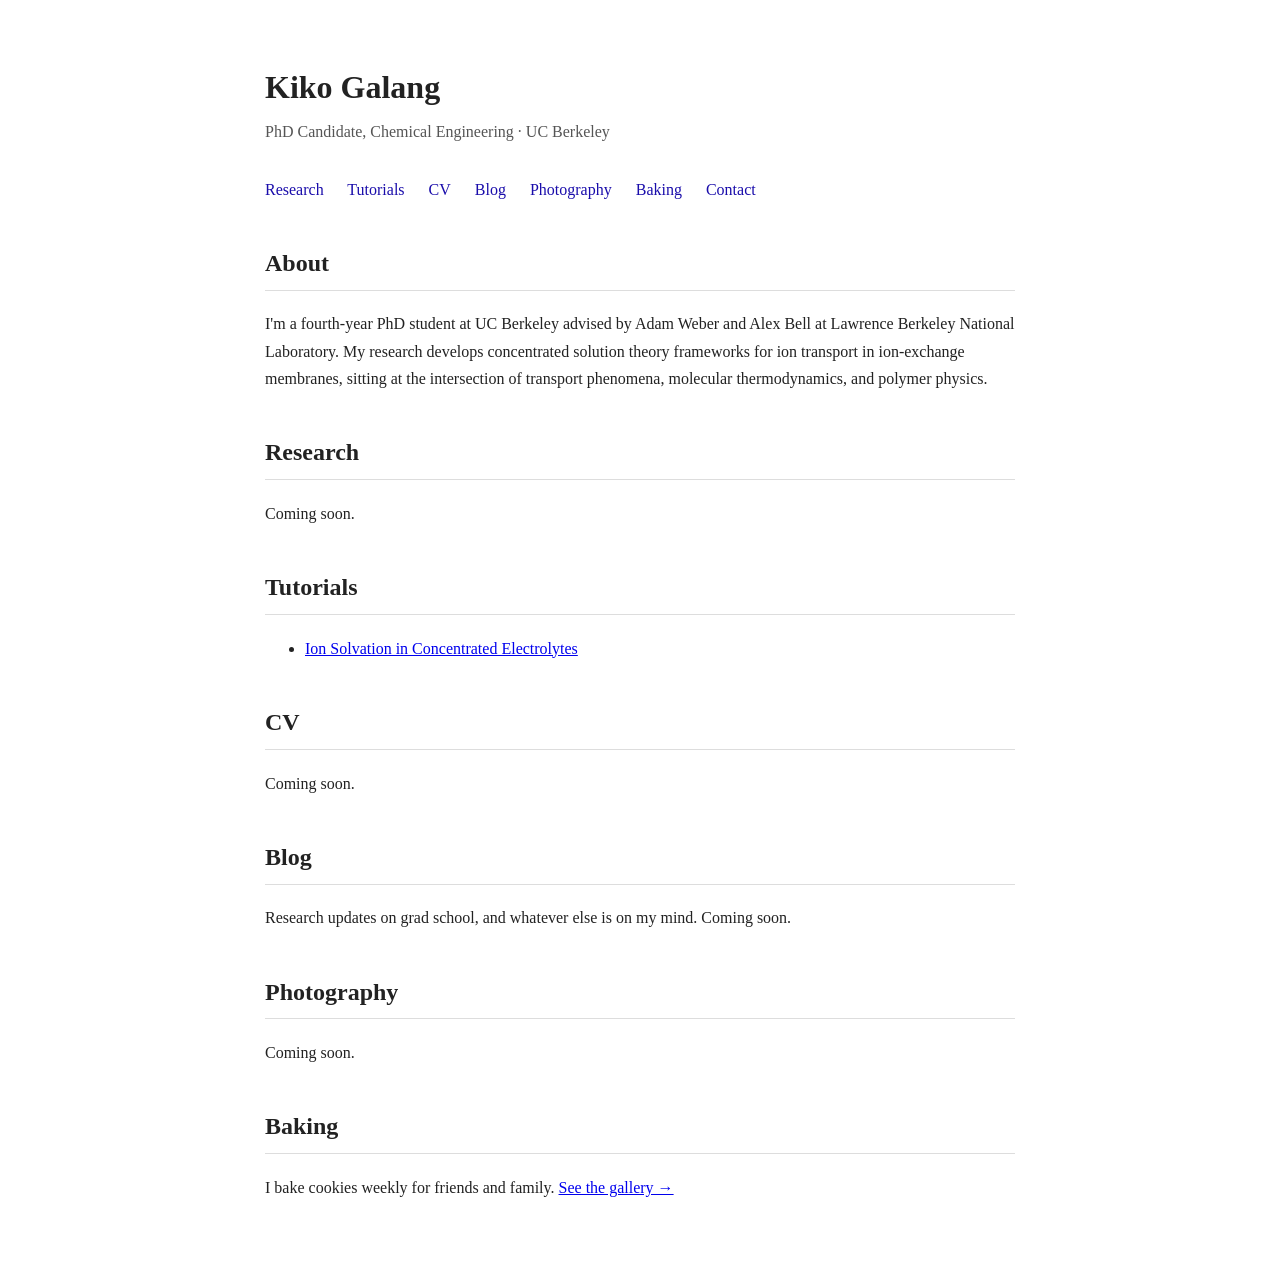
==== index.html @ ad928d94 "html link for baking" ====
<!DOCTYPE html>
<html lang="en">
<head>
  <meta charset="UTF-8">
  <meta name="viewport" content="width=device-width, initial-scale=1.0">
  <title>Kiko Galang</title>
  <style>
    body {
      font-family: Georgia, serif;
      max-width: 750px;
      margin: 60px auto;
      padding: 0 20px;
      color: #222;
      line-height: 1.7;
    }
    h1 { font-size: 2em; margin-bottom: 0; }
    .subtitle { color: #555; margin-top: 4px; }
    nav { margin: 30px 0; }
    nav a { margin-right: 20px; color: #1a0dab; text-decoration: none; }
    nav a:hover { text-decoration: underline; }
    section { margin-top: 40px; }
    h2 { border-bottom: 1px solid #ddd; padding-bottom: 6px; }
  </style>
</head>
<body>

  <h1>Kiko Galang</h1>
  <p class="subtitle">PhD Candidate, Chemical Engineering · UC Berkeley</p>

  <nav>
    <a href="#research">Research</a>
    <a href="#tutorials">Tutorials</a>
    <a href="#cv">CV</a>
    <a href="#blog">Blog</a>
    <a href="#photography">Photography</a>
    <a href="#baking">Baking</a>
    <a href="mailto:you@berkeley.edu">Contact</a>
  </nav>

  <section id="about">
    <h2>About</h2>
    <p>
      I'm a fourth-year PhD student at UC Berkeley advised by Adam Weber and Alex Bell at Lawrence Berkeley National Laboratory. My research develops concentrated solution theory frameworks for ion transport in ion-exchange membranes, sitting at the intersection of transport phenomena, molecular thermodynamics, and polymer physics.
    </p>
  </section>

  <section id="research">
    <h2>Research</h2>
    <p>Coming soon.</p>
  </section>

<section id="tutorials">
  <h2>Tutorials</h2>
  <ul>
    <li><a href="tutorials/solvation.html">Ion Solvation in Concentrated Electrolytes</a></li>
  </ul>
</section>

  <section id="cv">
    <h2>CV</h2>
    <p>Coming soon.</p>
  </section>

  <section id="blog">
    <h2>Blog</h2>
    <p>Research updates on grad school, and whatever else is on my mind. Coming soon.</p>
  </section>

  <section id="photography">
    <h2>Photography</h2>
    <p>Coming soon.</p>
  </section>

  <section id="baking">
  <h2>Baking</h2>
  <p>I bake cookies weekly for friends and family. <a href="baking.html">See the gallery →</a></p>
</section>

</body>
</html>
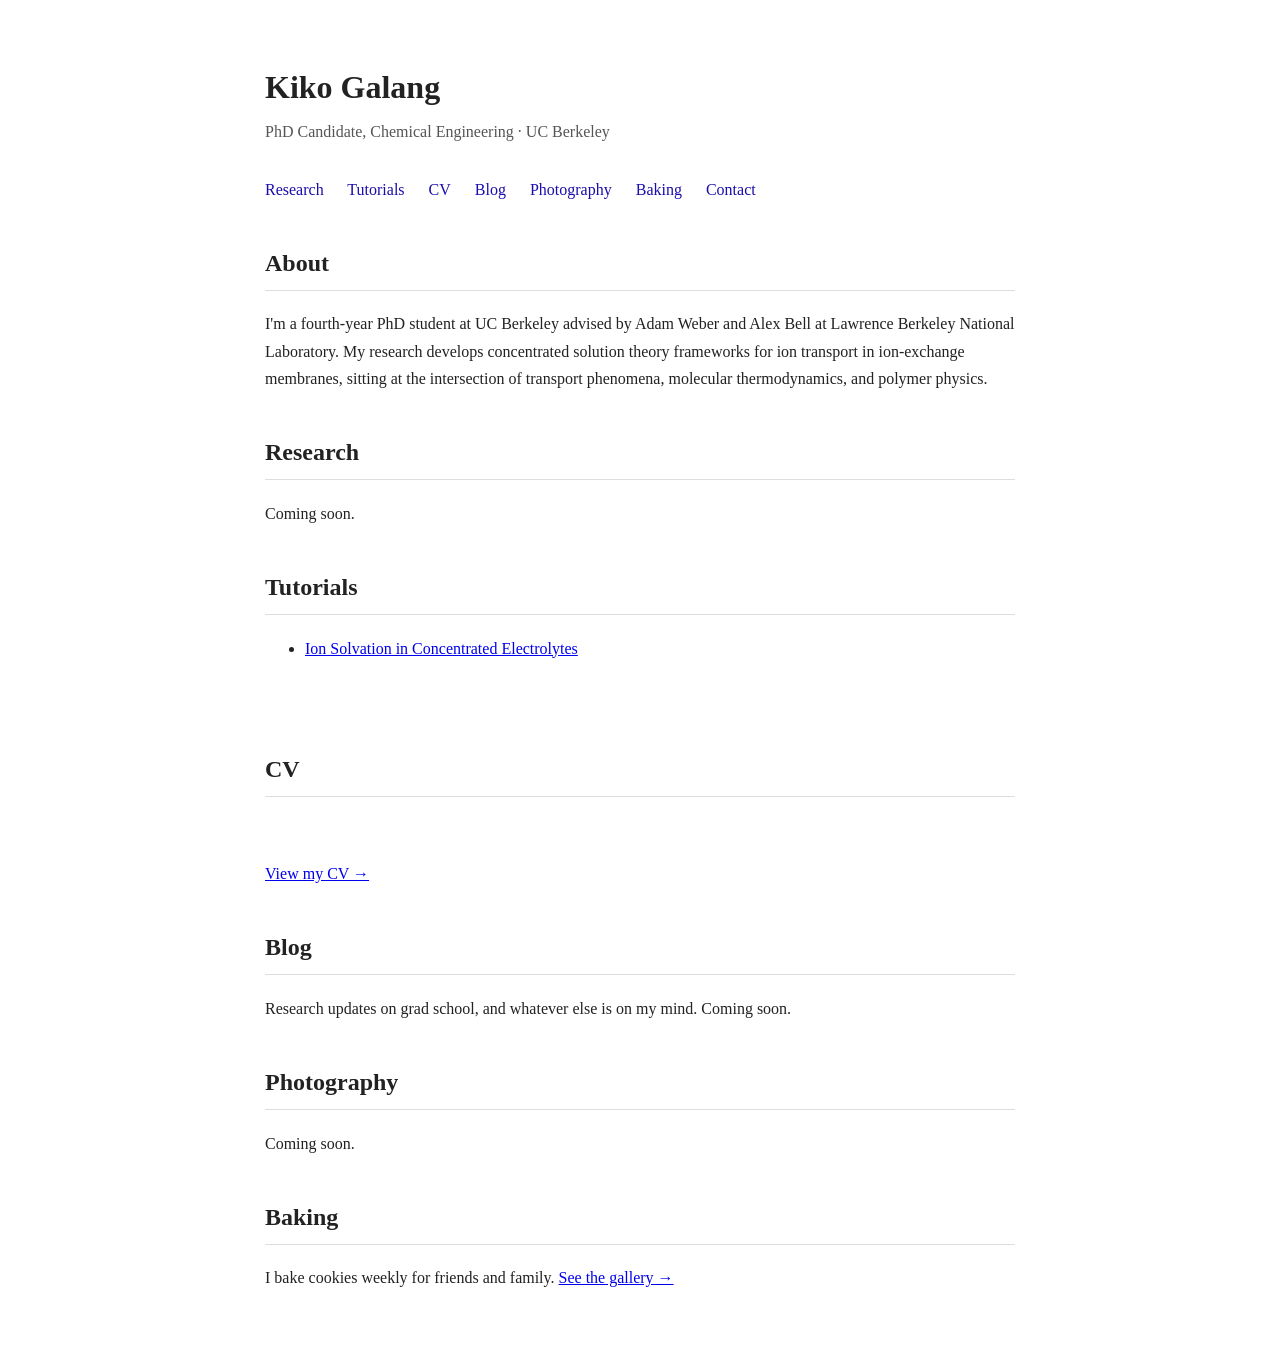
==== commit 59124935: "added cv" ====
--- a/index.html
+++ b/index.html
@@ -57,8 +57,8 @@
 </section>
 
   <section id="cv">
-    <h2>CV</h2>
-    <p>Coming soon.</p>
+  <h2>CV</h2>
+  <p><a href="cv.html">View my CV →</a></p>
   </section>
 
   <section id="blog">
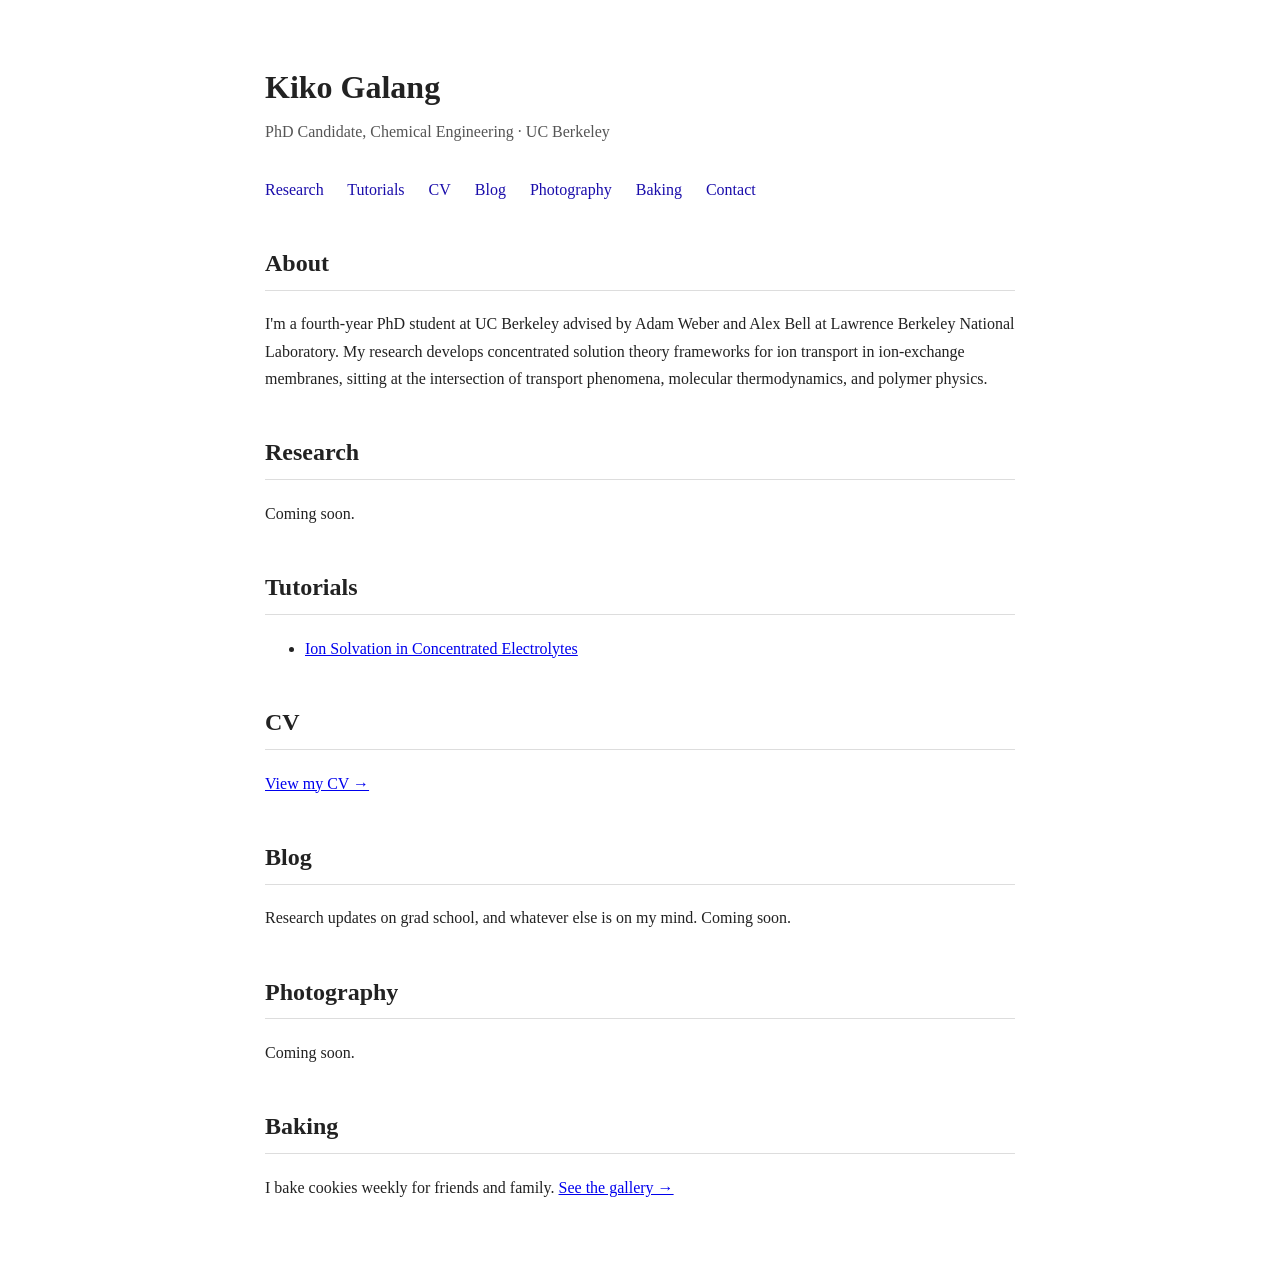
==== commit 683aeed8: "updated main page" ====
--- a/index.html
+++ b/index.html
@@ -20,6 +20,8 @@
     nav a:hover { text-decoration: underline; }
     section { margin-top: 40px; }
     h2 { border-bottom: 1px solid #ddd; padding-bottom: 6px; }
+    h2 a { color: #222; text-decoration: none; }
+    h2 a:hover { color: #1a0dab; }
   </style>
 </head>
 <body>
@@ -29,12 +31,12 @@
 
   <nav>
     <a href="#research">Research</a>
-    <a href="#tutorials">Tutorials</a>
-    <a href="#cv">CV</a>
+    <a href="tutorials/solvation.html">Tutorials</a>
+    <a href="cv.html">CV</a>
     <a href="#blog">Blog</a>
     <a href="#photography">Photography</a>
-    <a href="#baking">Baking</a>
-    <a href="mailto:you@berkeley.edu">Contact</a>
+    <a href="baking.html">Baking</a>
+    <a href="mailto:kgalang@lbl.gov">Contact</a>
   </nav>
 
   <section id="about">
@@ -49,16 +51,16 @@
     <p>Coming soon.</p>
   </section>
 
-<section id="tutorials">
-  <h2>Tutorials</h2>
-  <ul>
-    <li><a href="tutorials/solvation.html">Ion Solvation in Concentrated Electrolytes</a></li>
-  </ul>
-</section>
+  <section id="tutorials">
+    <h2><a href="tutorials/solvation.html">Tutorials</a></h2>
+    <ul>
+      <li><a href="tutorials/solvation.html">Ion Solvation in Concentrated Electrolytes</a></li>
+    </ul>
+  </section>
 
   <section id="cv">
-  <h2>CV</h2>
-  <p><a href="cv.html">View my CV →</a></p>
+    <h2><a href="cv.html">CV</a></h2>
+    <p><a href="cv.html">View my CV →</a></p>
   </section>
 
   <section id="blog">
@@ -72,9 +74,9 @@
   </section>
 
   <section id="baking">
-  <h2>Baking</h2>
-  <p>I bake cookies weekly for friends and family. <a href="baking.html">See the gallery →</a></p>
-</section>
+    <h2><a href="baking.html">Baking</a></h2>
+    <p>I bake cookies weekly for friends and family. <a href="baking.html">See the gallery →</a></p>
+  </section>
 
 </body>
 </html>
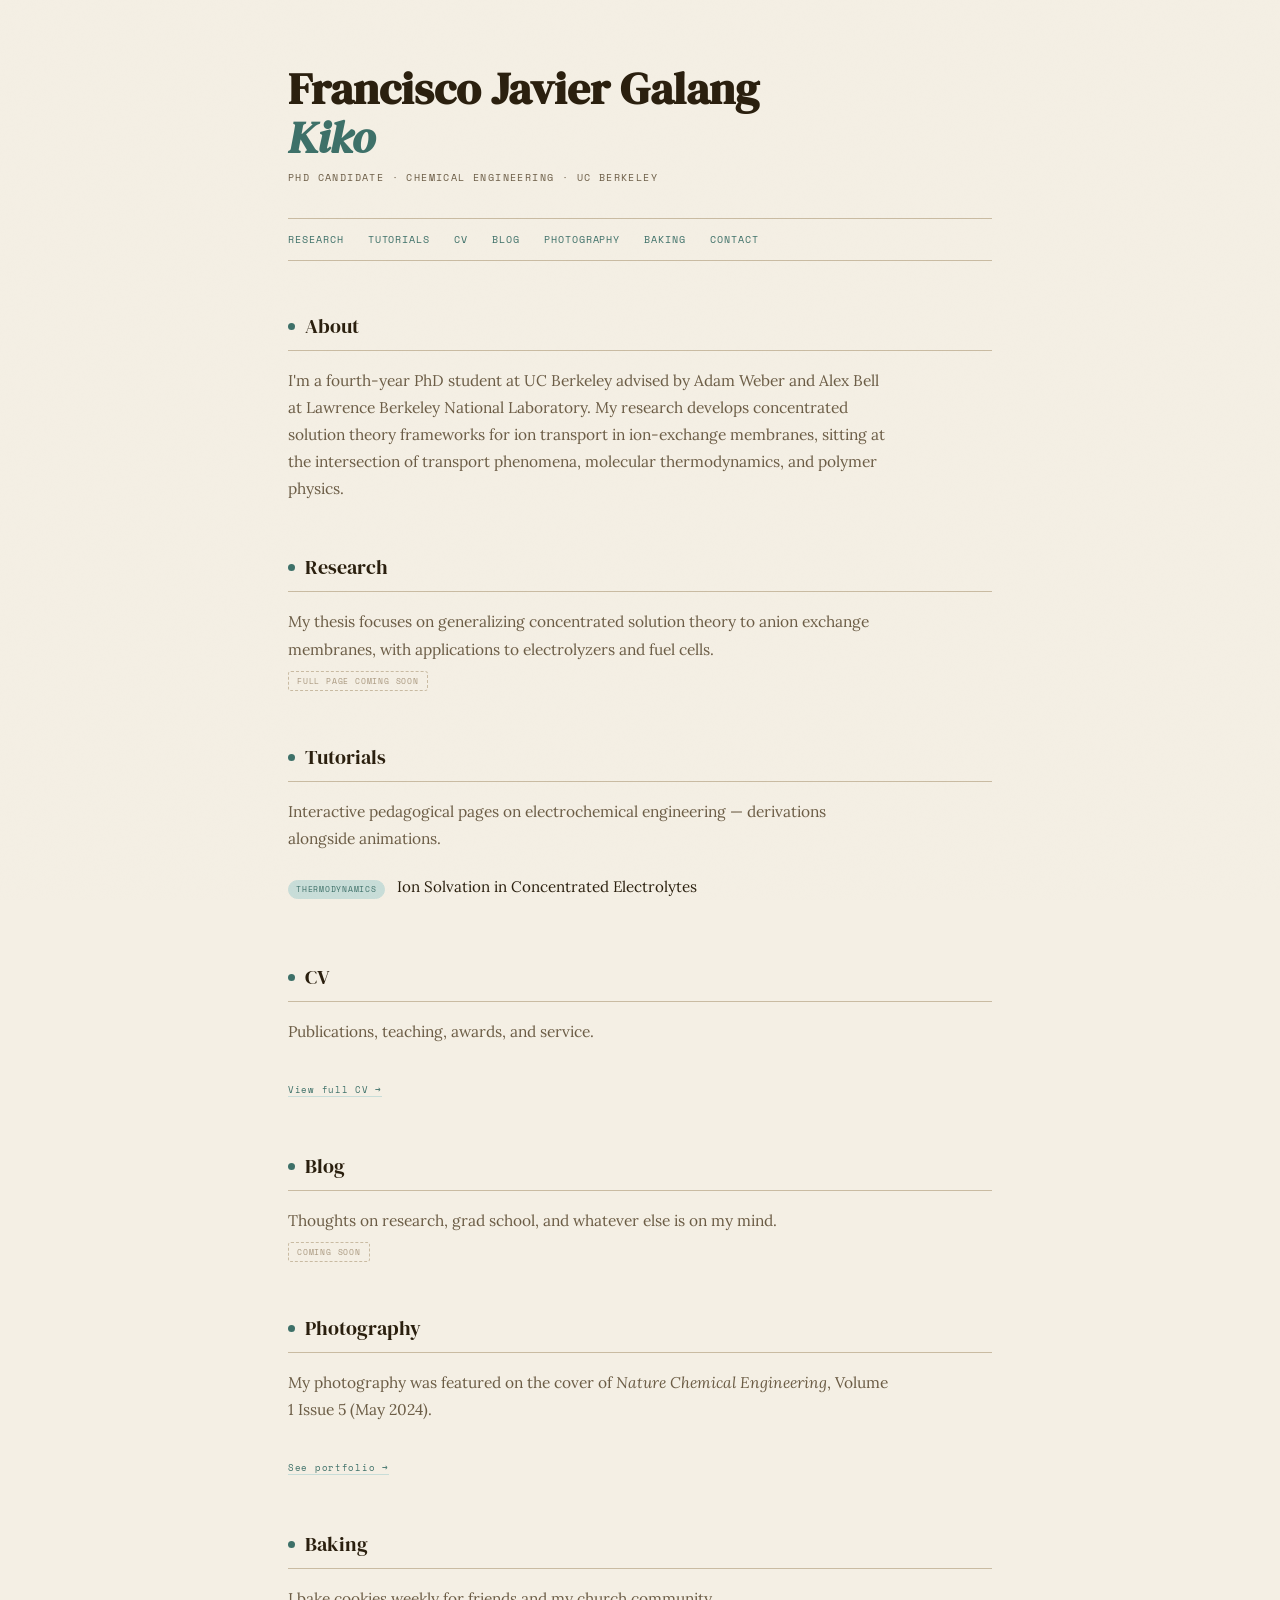
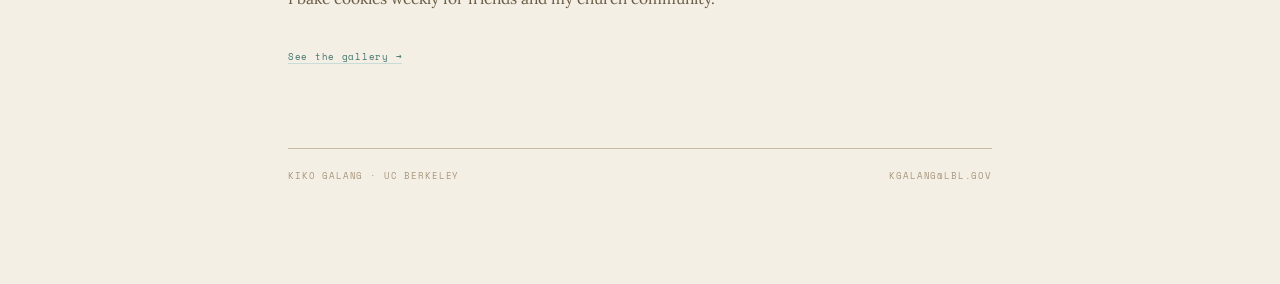
==== commit 3a238ad4: "new index style" ====
--- a/index.html
+++ b/index.html
@@ -1,4 +1,4 @@
-<!DOCTYPE html>
+<!-- <!DOCTYPE html>
 <html lang="en">
 <head>
   <meta charset="UTF-8">
@@ -79,4 +79,283 @@
   </section>
 
 </body>
+</html> -->
+
+<!DOCTYPE html>
+<html lang="en">
+<head>
+  <meta charset="UTF-8">
+  <meta name="viewport" content="width=device-width, initial-scale=1.0">
+  <title>Kiko Galang</title>
+  <link href="https://fonts.googleapis.com/css2?family=Lora:ital,wght@0,400;0,600;1,400&family=Space+Mono:wght@400;700&family=DM+Serif+Display:ital@0;1&display=swap" rel="stylesheet">
+  <style>
+    :root {
+      --parchment:  #f4efe4;
+      --parchment2: #ede6d6;
+      --ink:        #2a1f0e;
+      --ink-muted:  #6b5c45;
+      --ink-faint:  #a8977e;
+      --teal:       #3d7068;
+      --teal-light: #5a9189;
+      --teal-pale:  #c8ddd8;
+      --gold:       #b5862a;
+      --rule:       #c9bba2;
+    }
+
+    * { box-sizing: border-box; margin: 0; padding: 0; }
+
+    body {
+      background: var(--parchment);
+      color: var(--ink);
+      font-family: 'Lora', Georgia, serif;
+      line-height: 1.75;
+    }
+
+    body::before {
+      content: '';
+      position: fixed;
+      inset: 0;
+      pointer-events: none;
+      opacity: .018;
+      background-image: url("data:image/svg+xml,%3Csvg viewBox='0 0 200 200' xmlns='http://www.w3.org/2000/svg'%3E%3Cfilter id='n'%3E%3CfeTurbulence type='fractalNoise' baseFrequency='0.9' numOctaves='4' stitchTiles='stitch'/%3E%3C/filter%3E%3Crect width='100%25' height='100%25' filter='url(%23n)'/%3E%3C/svg%3E");
+      background-size: 180px;
+      z-index: 9999;
+    }
+
+    .wrapper {
+      max-width: 760px;
+      margin: 0 auto;
+      padding: 64px 28px 100px;
+    }
+
+    /* ── Header ── */
+    .site-header { margin-bottom: 48px; }
+
+    h1 {
+      font-family: 'DM Serif Display', serif;
+      font-size: clamp(2em, 5vw, 2.8em);
+      line-height: 1.1;
+      margin-bottom: 6px;
+    }
+    h1 em { font-style: italic; color: var(--teal); }
+
+    .subtitle {
+      font-family: 'Space Mono', monospace;
+      font-size: 10px;
+      letter-spacing: .14em;
+      text-transform: uppercase;
+      color: var(--ink-muted);
+      margin-bottom: 32px;
+    }
+
+    /* ── Nav ── */
+    nav {
+      display: flex;
+      flex-wrap: wrap;
+      gap: 6px 0;
+      border-top: 1px solid var(--rule);
+      border-bottom: 1px solid var(--rule);
+      padding: 12px 0;
+    }
+    nav a {
+      font-family: 'Space Mono', monospace;
+      font-size: 9.5px;
+      letter-spacing: .1em;
+      text-transform: uppercase;
+      color: var(--teal);
+      text-decoration: none;
+      margin-right: 24px;
+      transition: color .15s;
+    }
+    nav a:hover { color: var(--gold); }
+
+    /* ── Sections ── */
+    section { margin-top: 48px; }
+
+    h2 {
+      font-family: 'DM Serif Display', serif;
+      font-size: 1.25em;
+      font-weight: normal;
+      color: var(--ink);
+      border-bottom: 1px solid var(--rule);
+      padding-bottom: 6px;
+      margin-bottom: 16px;
+      display: flex;
+      align-items: center;
+      gap: 10px;
+    }
+    h2::before {
+      content: '';
+      display: inline-block;
+      width: 7px;
+      height: 7px;
+      border-radius: 50%;
+      background: var(--teal);
+      flex-shrink: 0;
+    }
+    h2 a { color: var(--ink); text-decoration: none; transition: color .15s; }
+    h2 a:hover { color: var(--teal); }
+
+    p { font-size: 0.97em; color: var(--ink-muted); max-width: 600px; }
+
+    .text-link {
+      font-family: 'Space Mono', monospace;
+      font-size: 9px;
+      letter-spacing: .08em;
+      color: var(--teal);
+      text-decoration: none;
+      border-bottom: 1px solid var(--teal-pale);
+      transition: border-color .15s, color .15s;
+    }
+    .text-link:hover { color: var(--gold); border-bottom-color: var(--gold); }
+
+    /* ── Tutorial list ── */
+    .tutorial-list { list-style: none; margin-top: 12px; }
+    .tutorial-list li {
+      padding: 10px 0;
+      border-bottom: 1px dashed var(--rule);
+      display: flex;
+      align-items: baseline;
+      gap: 12px;
+    }
+    .tutorial-list li:last-child { border-bottom: none; }
+    .tutorial-tag {
+      font-family: 'Space Mono', monospace;
+      font-size: 7.5px;
+      letter-spacing: .1em;
+      text-transform: uppercase;
+      padding: 2px 7px;
+      border-radius: 20px;
+      background: var(--teal-pale);
+      color: var(--teal);
+      border: 1px solid var(--teal-pale);
+      white-space: nowrap;
+      flex-shrink: 0;
+    }
+    .tutorial-list a {
+      font-family: 'Lora', serif;
+      font-size: 0.95em;
+      color: var(--ink);
+      text-decoration: none;
+      border-bottom: 1px solid transparent;
+      transition: border-color .15s, color .15s;
+    }
+    .tutorial-list a:hover { color: var(--teal); border-bottom-color: var(--teal-pale); }
+
+    .soon {
+      font-family: 'Space Mono', monospace;
+      font-size: 8px;
+      letter-spacing: .1em;
+      text-transform: uppercase;
+      color: var(--ink-faint);
+      border: 1px dashed var(--rule);
+      padding: 2px 8px;
+      border-radius: 3px;
+      display: inline-block;
+      margin-top: 8px;
+    }
+
+    /* ── Footer ── */
+    footer {
+      margin-top: 80px;
+      padding-top: 20px;
+      border-top: 1px solid var(--rule);
+      font-family: 'Space Mono', monospace;
+      font-size: 8.5px;
+      letter-spacing: .1em;
+      text-transform: uppercase;
+      color: var(--ink-faint);
+      display: flex;
+      justify-content: space-between;
+      flex-wrap: wrap;
+      gap: 8px;
+    }
+    footer a { color: var(--ink-faint); text-decoration: none; }
+    footer a:hover { color: var(--teal); }
+  </style>
+</head>
+<body>
+<div class="wrapper">
+
+  <header class="site-header">
+    <h1>Francisco Javier Galang<br><em>Kiko</em></h1>
+    <p class="subtitle">PhD Candidate · Chemical Engineering · UC Berkeley</p>
+    <nav>
+      <a href="#research">Research</a>
+      <a href="tutorials/solvation.html">Tutorials</a>
+      <a href="cv.html">CV</a>
+      <a href="#blog">Blog</a>
+      <a href="#photography">Photography</a>
+      <a href="baking.html">Baking</a>
+      <a href="mailto:kgalang@lbl.gov">Contact</a>
+    </nav>
+  </header>
+
+  <section id="about">
+    <h2>About</h2>
+    <p>
+      I'm a fourth-year PhD student at UC Berkeley advised by Adam Weber and Alex Bell
+      at Lawrence Berkeley National Laboratory. My research develops concentrated solution
+      theory frameworks for ion transport in ion-exchange membranes, sitting at the
+      intersection of transport phenomena, molecular thermodynamics, and polymer physics.
+    </p>
+  </section>
+
+  <section id="research">
+    <h2>Research</h2>
+    <p>
+      My thesis focuses on generalizing concentrated solution theory to anion exchange
+      membranes, with applications to electrolyzers and fuel cells.
+    </p>
+    <span class="soon">Full page coming soon</span>
+  </section>
+
+  <section id="tutorials">
+    <h2><a href="tutorials/solvation.html">Tutorials</a></h2>
+    <p>Interactive pedagogical pages on electrochemical engineering — derivations alongside animations.</p>
+    <ul class="tutorial-list">
+      <li>
+        <span class="tutorial-tag">Thermodynamics</span>
+        <a href="tutorials/solvation.html">Ion Solvation in Concentrated Electrolytes</a>
+      </li>
+    </ul>
+  </section>
+
+  <section id="cv">
+    <h2><a href="cv.html">CV</a></h2>
+    <p>Publications, teaching, awards, and service.</p>
+    <br>
+    <a class="text-link" href="cv.html">View full CV →</a>
+  </section>
+
+  <section id="blog">
+    <h2>Blog</h2>
+    <p>Thoughts on research, grad school, and whatever else is on my mind.</p>
+    <span class="soon">Coming soon</span>
+  </section>
+
+  <section id="photography">
+    <h2>Photography</h2>
+    <p>
+      My photography was featured on the cover of
+      <em>Nature Chemical Engineering</em>, Volume 1 Issue 5 (May 2024).
+    </p>
+    <br>
+    <a class="text-link" href="https://kgalang.myportfolio.com/" target="_blank">See portfolio →</a>
+  </section>
+
+  <section id="baking">
+    <h2><a href="baking.html">Baking</a></h2>
+    <p>I bake cookies weekly for friends and my church community.</p>
+    <br>
+    <a class="text-link" href="baking.html">See the gallery →</a>
+  </section>
+
+  <footer>
+    <span>Kiko Galang · UC Berkeley</span>
+    <span><a href="mailto:kgalang@lbl.gov">kgalang@lbl.gov</a></span>
+  </footer>
+
+</div>
+</body>
 </html>
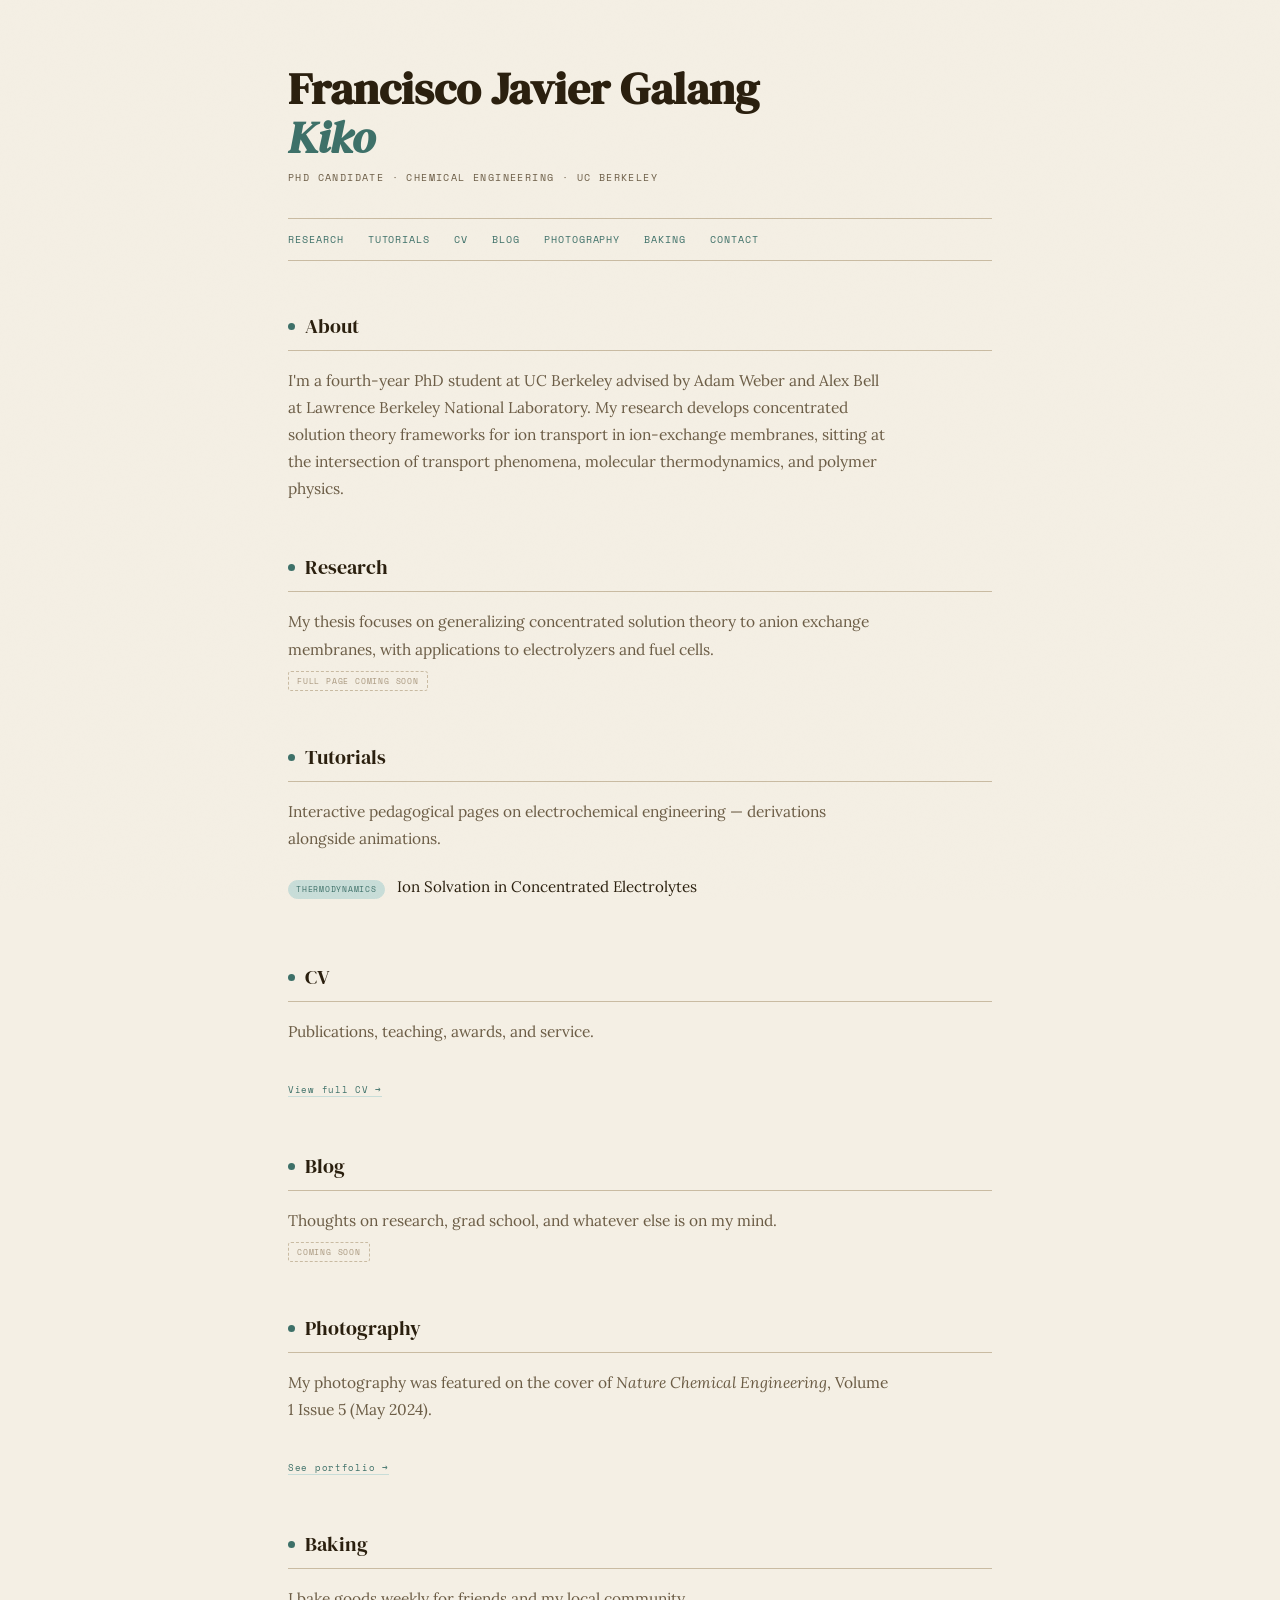
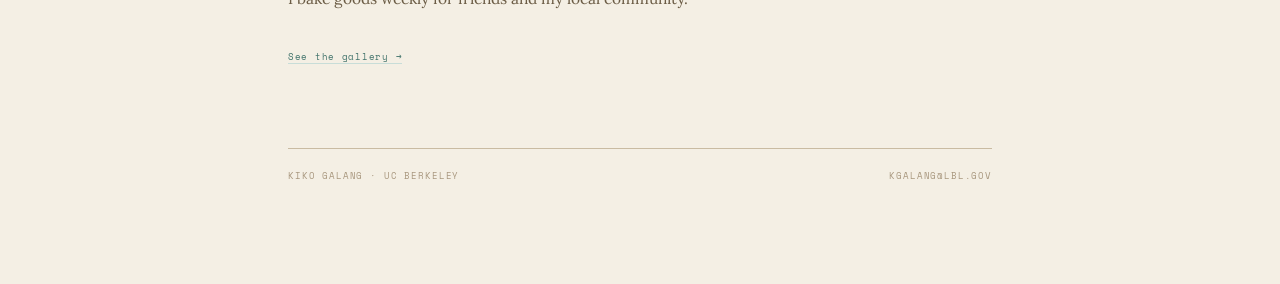
==== commit 3b403a77: "updated cv and site" ====
--- a/index.html
+++ b/index.html
@@ -346,7 +346,7 @@
 
   <section id="baking">
     <h2><a href="baking.html">Baking</a></h2>
-    <p>I bake cookies weekly for friends and my church community.</p>
+    <p>I bake goods weekly for friends and my local community.</p>
     <br>
     <a class="text-link" href="baking.html">See the gallery →</a>
   </section>
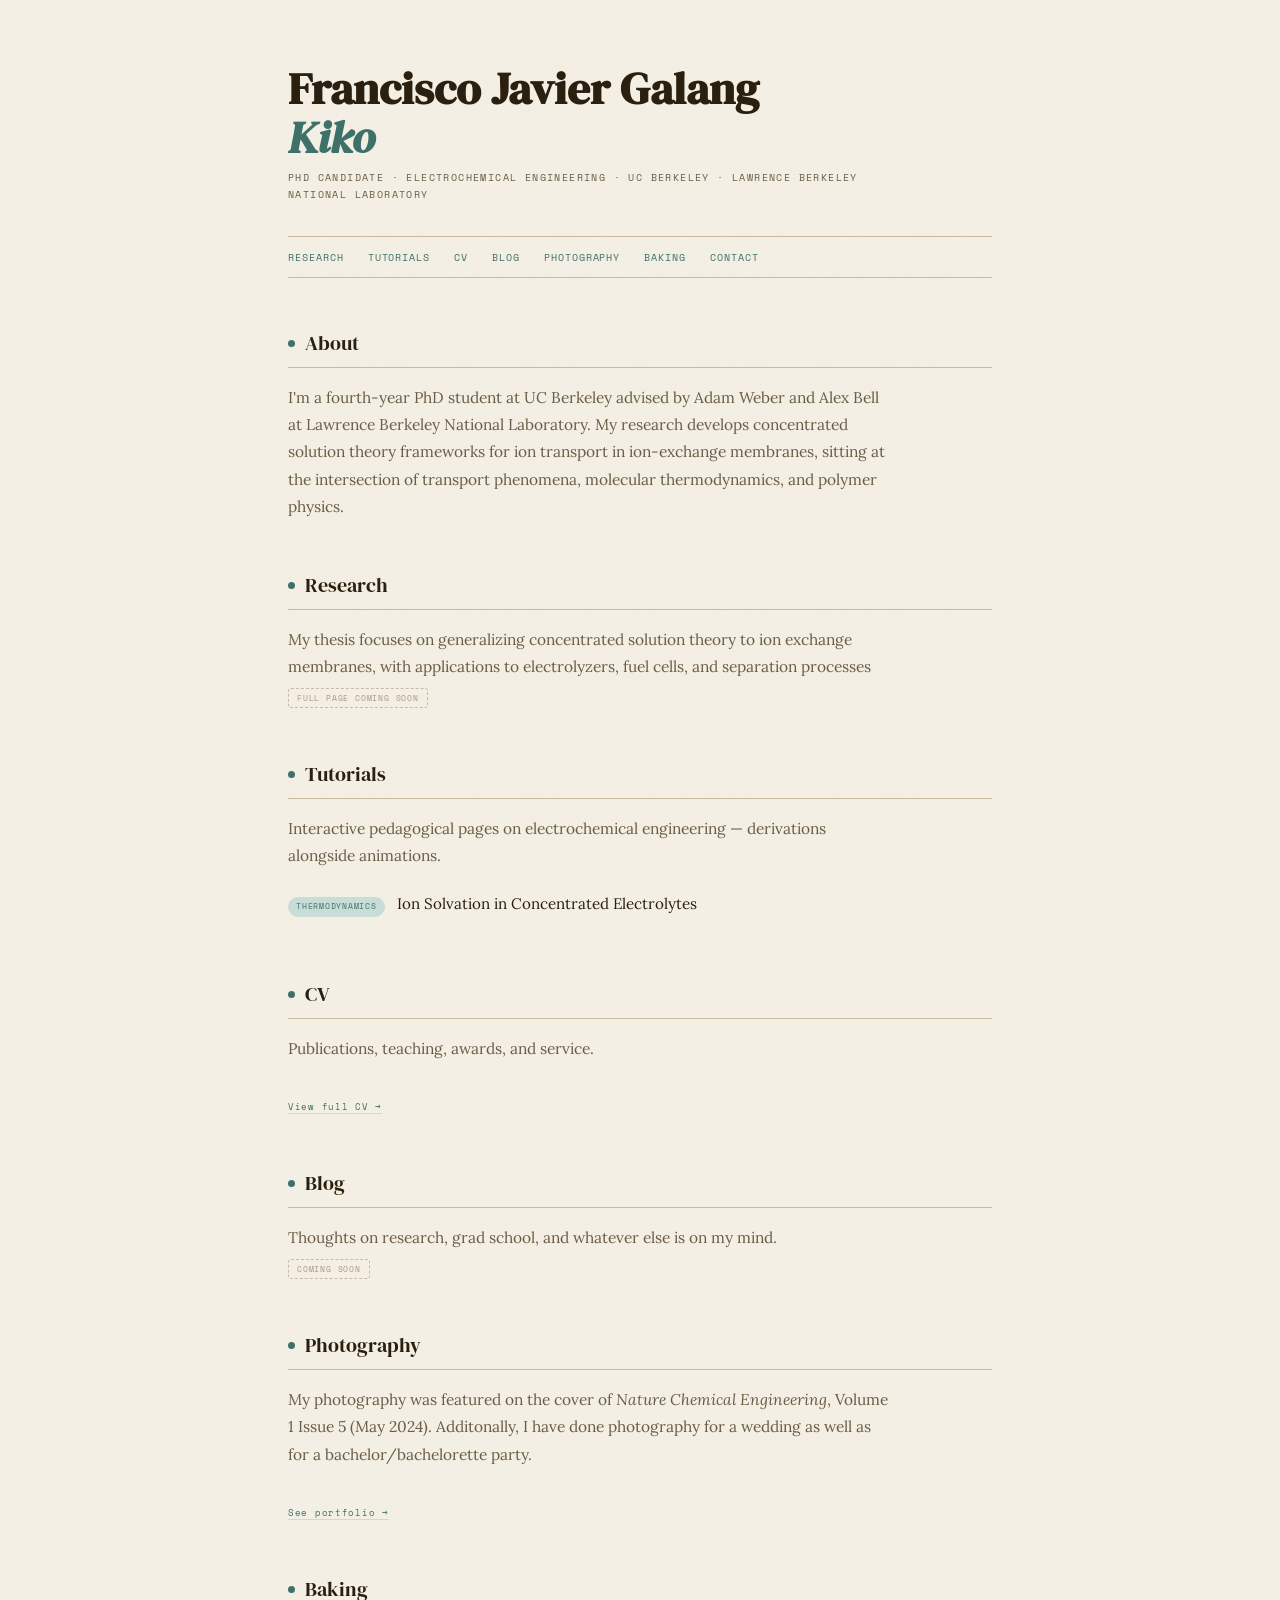
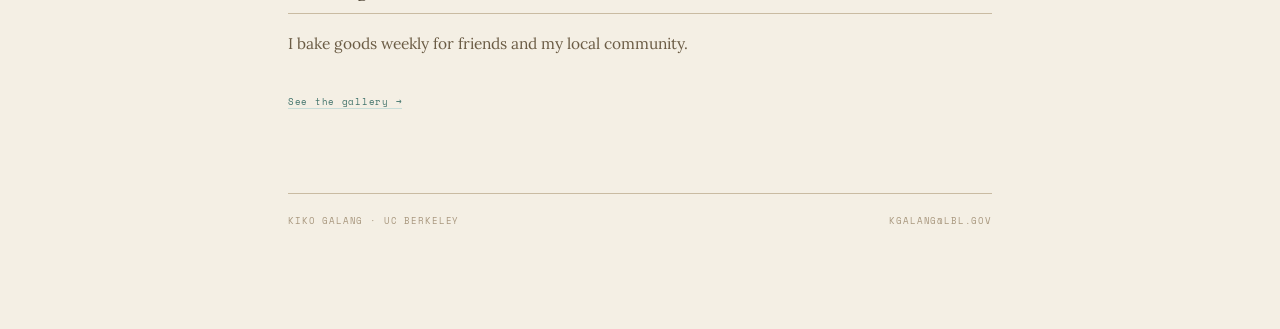
==== commit 825cffbf: "updated baking to match style" ====
--- a/index.html
+++ b/index.html
@@ -279,7 +279,7 @@
 
   <header class="site-header">
     <h1>Francisco Javier Galang<br><em>Kiko</em></h1>
-    <p class="subtitle">PhD Candidate · Chemical Engineering · UC Berkeley</p>
+    <p class="subtitle">PhD Candidate · Electrochemical Engineering · UC Berkeley · Lawrence Berkeley National Laboratory</p>
     <nav>
       <a href="#research">Research</a>
       <a href="tutorials/solvation.html">Tutorials</a>
@@ -304,8 +304,8 @@
   <section id="research">
     <h2>Research</h2>
     <p>
-      My thesis focuses on generalizing concentrated solution theory to anion exchange
-      membranes, with applications to electrolyzers and fuel cells.
+      My thesis focuses on generalizing concentrated solution theory to ion exchange
+      membranes, with applications to electrolyzers, fuel cells, and separation processes
     </p>
     <span class="soon">Full page coming soon</span>
   </section>
@@ -338,7 +338,7 @@
     <h2>Photography</h2>
     <p>
       My photography was featured on the cover of
-      <em>Nature Chemical Engineering</em>, Volume 1 Issue 5 (May 2024).
+      <em>Nature Chemical Engineering</em>, Volume 1 Issue 5 (May 2024). Additonally, I have done photography for a wedding as well as for a bachelor/bachelorette party.
     </p>
     <br>
     <a class="text-link" href="https://kgalang.myportfolio.com/" target="_blank">See portfolio →</a>
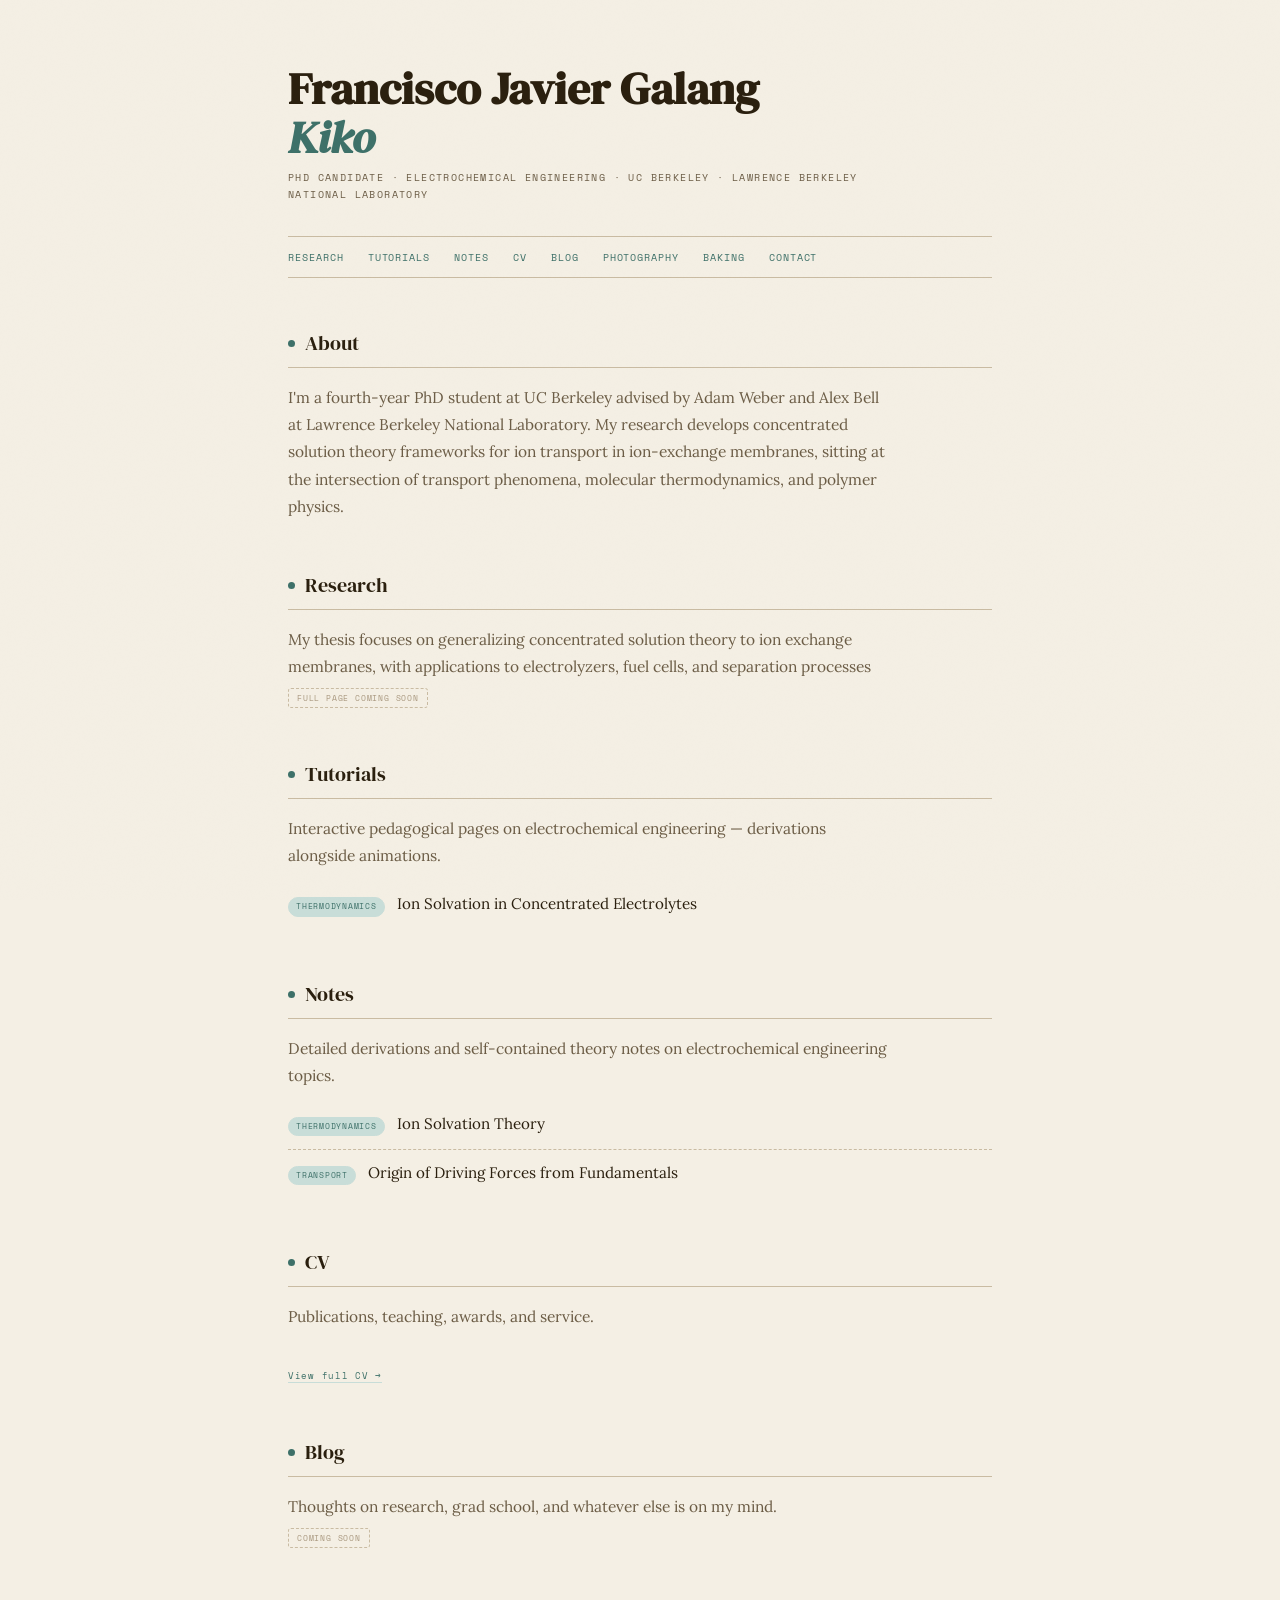
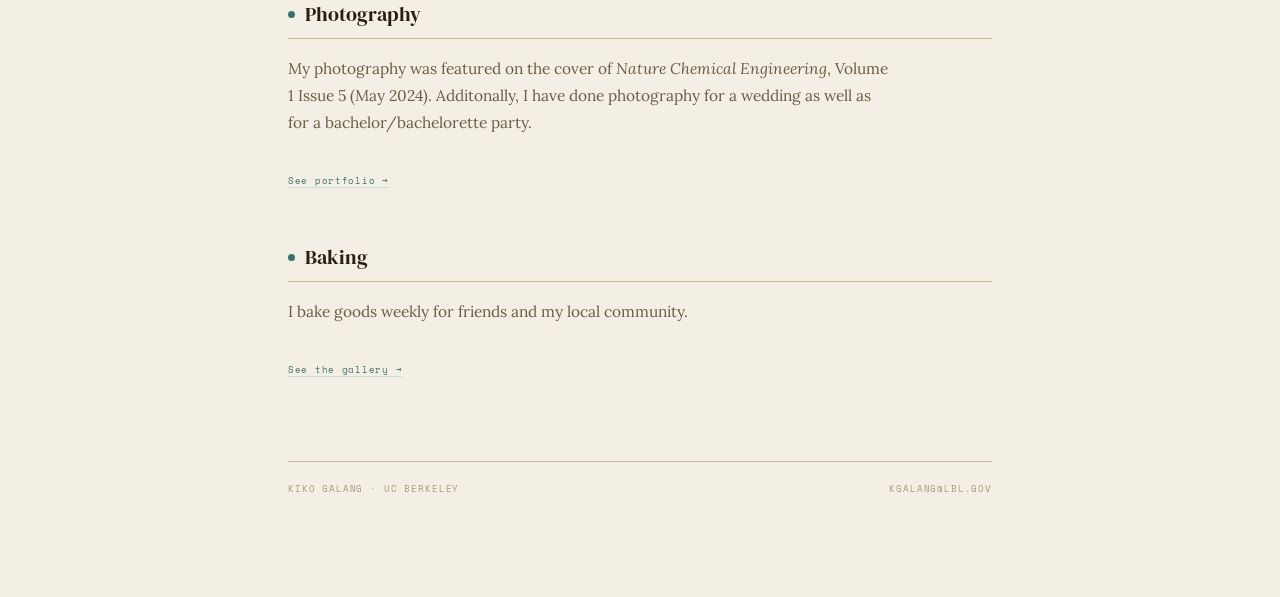
==== commit 85639c82: "Add Notes section to main page with links to driving forces and solvation notes https://claude.ai/co" ====
--- a/index.html
+++ b/index.html
@@ -282,7 +282,8 @@
     <p class="subtitle">PhD Candidate · Electrochemical Engineering · UC Berkeley · Lawrence Berkeley National Laboratory</p>
     <nav>
       <a href="#research">Research</a>
-      <a href="tutorials/solvation.html">Tutorials</a>
+      <a href="#tutorials">Tutorials</a>
+      <a href="#notes">Notes</a>
       <a href="cv.html">CV</a>
       <a href="#blog">Blog</a>
       <a href="#photography">Photography</a>
@@ -321,6 +322,21 @@
     </ul>
   </section>
 
+  <section id="notes">
+    <h2>Notes</h2>
+    <p>Detailed derivations and self-contained theory notes on electrochemical engineering topics.</p>
+    <ul class="tutorial-list">
+      <li>
+        <span class="tutorial-tag">Thermodynamics</span>
+        <a href="docs/notes/solvation.html">Ion Solvation Theory</a>
+      </li>
+      <li>
+        <span class="tutorial-tag">Transport</span>
+        <a href="docs/notes/driving_forces.html">Origin of Driving Forces from Fundamentals</a>
+      </li>
+    </ul>
+  </section>
+
   <section id="cv">
     <h2><a href="cv.html">CV</a></h2>
     <p>Publications, teaching, awards, and service.</p>
